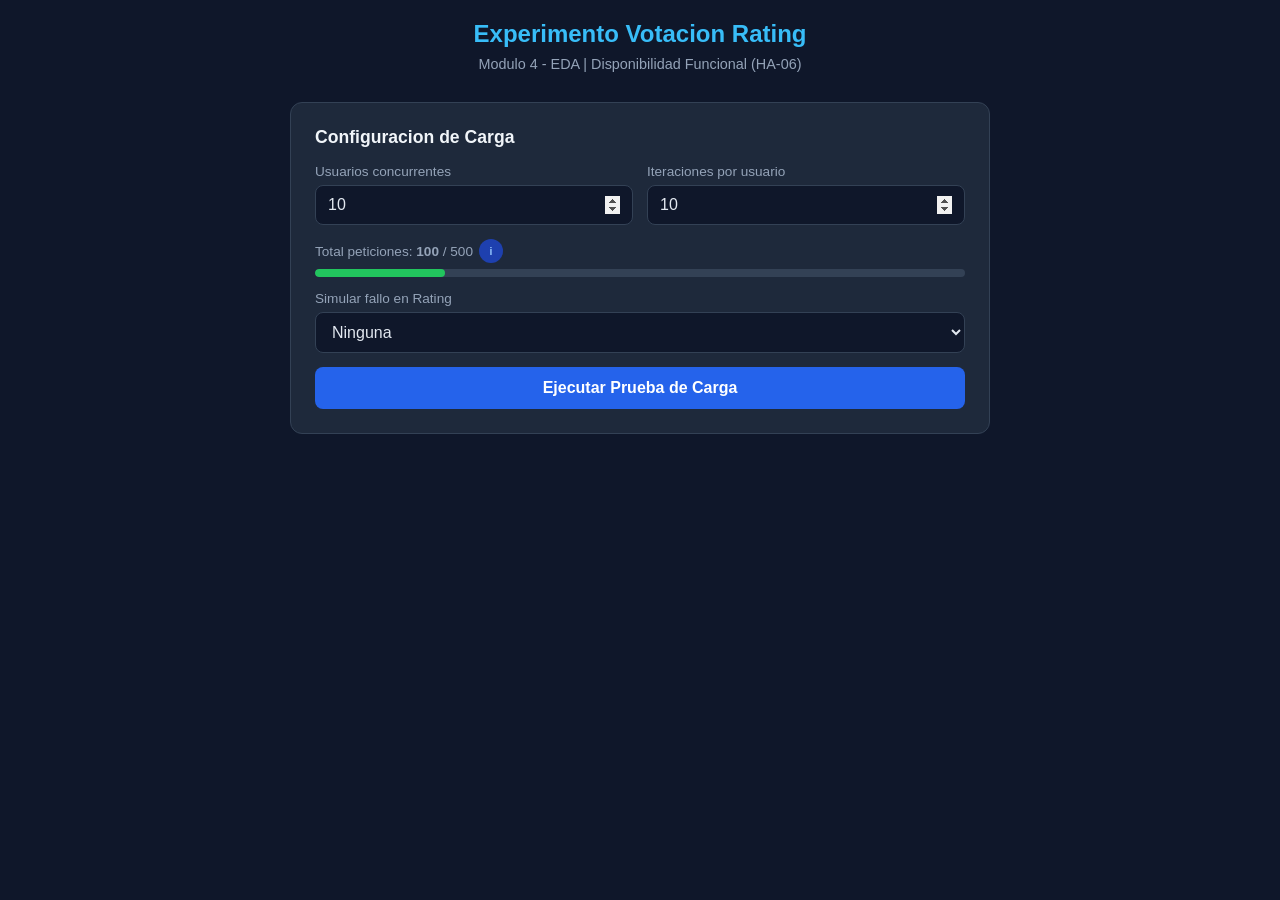
==== client/templates/index.html @ 1e20c57d "Implementar los microservicios base del experimento de votacion y enmascaramiento (HA-06)" ====
<!DOCTYPE html>
<html lang="es">
<head>
    <meta charset="UTF-8">
    <meta name="viewport" content="width=device-width, initial-scale=1.0">
    <title>Cotizacion - Experimento Votacion</title>
    <style>
        * { margin: 0; padding: 0; box-sizing: border-box; }
        body { font-family: 'Segoe UI', sans-serif; background: #0f172a; color: #e2e8f0; min-height: 100vh; padding: 20px; }
        .container { max-width: 700px; width: 90%; margin: 0 auto; }
        h1 { text-align: center; margin-bottom: 8px; font-size: 1.5rem; color: #38bdf8; }
        .subtitle { text-align: center; color: #94a3b8; margin-bottom: 30px; font-size: 0.9rem; }
        .card { background: #1e293b; border-radius: 12px; padding: 24px; margin-bottom: 20px; border: 1px solid #334155; }
        .card h2 { font-size: 1.1rem; margin-bottom: 16px; color: #f1f5f9; }
        label { display: block; margin-bottom: 6px; color: #94a3b8; font-size: 0.85rem; }
        input, select { width: 100%; padding: 10px 12px; border-radius: 8px; border: 1px solid #334155; background: #0f172a; color: #e2e8f0; font-size: 1rem; margin-bottom: 14px; }
        input:focus, select:focus { outline: none; border-color: #38bdf8; }
        button { width: 100%; padding: 12px; border: none; border-radius: 8px; background: #2563eb; color: white; font-size: 1rem; font-weight: 600; cursor: pointer; transition: background 0.2s; }
        button:hover { background: #1d4ed8; }
        button:disabled { background: #475569; cursor: not-allowed; }
        .result { display: none; }
        .result.show { display: block; }
        .metric { display: flex; justify-content: space-between; padding: 8px 0; border-bottom: 1px solid #334155; }
        .metric:last-child { border-bottom: none; }
        .metric-label { color: #94a3b8; }
        .metric-value { font-weight: 600; }
        .ok { color: #22c55e; }
        .fail { color: #ef4444; }
        .tag { display: inline-block; padding: 2px 8px; border-radius: 4px; font-size: 0.8rem; font-weight: 600; }
        .tag-green { background: #166534; color: #86efac; }
        .tag-red { background: #991b1b; color: #fca5a5; }
        .tag-purple { background: #581c87; color: #d8b4fe; }
        .tag-yellow { background: #854d0e; color: #fde047; }
        .spinner { display: inline-block; width: 24px; height: 24px; border: 3px solid #334155; border-top-color: #38bdf8; border-radius: 50%; animation: spin 0.8s linear infinite; }
        @keyframes spin { to { transform: rotate(360deg); } }
        .total-bar { width: 100%; height: 8px; background: #334155; border-radius: 4px; margin: 6px 0 14px; overflow: hidden; }
        .total-bar-fill { height: 100%; border-radius: 4px; transition: width 0.3s, background 0.3s; }
        .input-blocked { border-color: #ef4444 !important; }
        input[type=number]::-webkit-inner-spin-button { opacity: 1; }
        .grid-2 { display: grid; grid-template-columns: 1fr 1fr; gap: 14px; }
        .criteria-box { background: #0f172a; border-radius: 8px; padding: 12px; margin-bottom: 16px; border: 1px solid #1e3a5f; }
        .criteria-box h3 { font-size: 0.85rem; color: #38bdf8; margin-bottom: 8px; letter-spacing: 0.04em; }
        .criteria-item { font-size: 0.8rem; color: #64748b; margin-bottom: 4px; }
        .criteria-item strong { color: #94a3b8; }
        .info-icon { display: inline-flex; align-items: center; justify-content: center; width: 16px; height: 16px; border-radius: 50%; background: #1e40af; color: #93c5fd; font-size: 0.65rem; font-weight: 700; cursor: pointer; margin-left: 6px; vertical-align: middle; border: none; transition: background 0.2s; flex-shrink: 0; }
        .info-icon:hover { background: #2563eb; }
        .info-tooltip { display: none; position: fixed; z-index: 1000; max-width: 300px; background: #1e293b; border: 1px solid #38bdf8; border-radius: 10px; padding: 14px 16px; font-size: 0.82rem; color: #cbd5e1; box-shadow: 0 8px 32px rgba(0,0,0,0.5); line-height: 1.5; }
        .info-tooltip.show { display: block; }
        .info-tooltip h4 { color: #38bdf8; margin-bottom: 8px; font-size: 0.85rem; }
        .info-tooltip table { width: 100%; border-collapse: collapse; margin-top: 8px; font-size: 0.78rem; }
        .info-tooltip td { padding: 3px 6px; border-bottom: 1px solid #334155; }
        .info-tooltip td:last-child { text-align: right; color: #86efac; }
        .info-tooltip .close-tip { float: right; cursor: pointer; color: #94a3b8; font-size: 1rem; line-height: 1; margin-left: 8px; }
        .card-header { display: flex; justify-content: space-between; align-items: center; cursor: pointer; user-select: none; margin-bottom: 0; }
        .card-header h2 { margin-bottom: 0; }
        .card-header .toggle-icon { font-size: 1rem; color: #94a3b8; transition: transform 0.2s; }
        .card-header .toggle-icon.collapsed { transform: rotate(-90deg); }
        .card-body { margin-top: 16px; }
        .card-body.collapsed { display: none; }
        .criteria-item strong { color: #94a3b8; }
        .verdict { text-align: center; padding: 12px; border-radius: 8px; margin-top: 12px; font-weight: 700; font-size: 1rem; }
        .verdict-pass { background: #166534; color: #86efac; }
        .verdict-fail { background: #991b1b; color: #fca5a5; }
        hr { border: none; border-top: 1px solid #334155; margin: 12px 0; }
    </style>
</head>
<body>
    <div class="container">
        <h1>Experimento Votacion Rating</h1>
        <p class="subtitle">Modulo 4 - EDA | Disponibilidad Funcional (HA-06)</p>

        <div class="card">
            <h2>Configuracion de Carga</h2>
            <div class="grid-2">
                <div>
                    <label for="users">Usuarios concurrentes</label>
                    <input type="number" id="users" value="10" min="1" max="500">
                </div>
                <div>
                    <label for="loops">Iteraciones por usuario</label>
                    <input type="number" id="loops" value="10" min="1" max="50">
                </div>
            </div>
            <label style="display:flex;align-items:center;gap:0;">
                <span>Total peticiones:&nbsp;<strong id="total-req">100</strong>&nbsp;/&nbsp;<span style="color:#94a3b8">500</span></span>
                <button type="button" class="info-icon" onclick="toggleTooltip(event)" title="Por que 500?">i</button>
                <span id="total-warning" style="display:none;color:#ef4444;font-size:0.8rem;margin-left:8px;">— Excede el limite</span>
            </label>
            <div id="info-tooltip" class="info-tooltip">
                <span class="close-tip" onclick="closeTooltip()">✕</span>
                <h4>¿Por qué el límite es 500?</h4>
                El experimento usa el servidor de desarrollo de Flask, que es de <strong>un solo hilo</strong>. Cada petición a <code>/cotizar</code> genera internamente hasta <strong>5 llamadas HTTP</strong> adicionales (3 ratings + votación + enmascaramiento), saturando el servidor bajo alta concurrencia.
            </div>
            <div class="total-bar">
                <div class="total-bar-fill" id="total-bar-fill" style="width:20%;background:#22c55e;"></div>
            </div>
            <label for="fail-load">Simular fallo en Rating</label>
            <select id="fail-load">
                <option value="">Ninguna</option>
                <option value="rating1">Rating 1</option>
                <option value="rating2">Rating 2</option>
                <option value="rating3">Rating 3</option>
                <option value="random">Aleatorio</option>
            </select>
            <button id="btn-load" onclick="runLoadTest()">Ejecutar Prueba de Carga</button>
        </div>

        <div id="loading-load" style="display:none;text-align:center;padding:20px;">
            <div class="spinner"></div>
            <p style="margin-top:10px;color:#94a3b8">Ejecutando prueba de carga... <span id="load-progress"></span></p>
        </div>

        <div id="load-result" class="result card">
            <div class="card-header" onclick="toggleCard('load-result')">
                <h2>Resultados de la Prueba</h2>
                <span class="toggle-icon" id="icon-load-result">▼</span>
            </div>
            <div class="card-body" id="body-load-result">
                <div class="criteria-box">
                    <h3>Criterios</h3>
                    <div class="criteria-item"><strong>Exito:</strong> 100% peticiones responden correctamente (HTTP 200)</div>
                    <div class="criteria-item"><strong>Error:</strong> Cualquier peticion retorna error o timeout</div>
                </div>
                <div class="metric">
                    <span class="metric-label">Total Peticiones</span>
                    <span class="metric-value" id="lr-total"></span>
                </div>
                <div class="metric">
                    <span class="metric-label">Exitosas</span>
                    <span class="metric-value" id="lr-success"></span>
                </div>
                <div class="metric">
                    <span class="metric-label">Errores</span>
                    <span class="metric-value" id="lr-errors"></span>
                </div>
                <div class="metric">
                    <span class="metric-label">Tiempo Total</span>
                    <span class="metric-value" id="lr-time"></span>
                </div>
                <div class="metric">
                    <span class="metric-label">Requests/segundo</span>
                    <span class="metric-value" id="lr-rps"></span>
                </div>
                <div class="verdict" id="lr-verdict-result"></div>
            </div>
        </div>

        <div id="load-result-mask" class="result card">
            <div class="card-header" onclick="toggleCard('load-result-mask')">
                <h2>Votación y Enmascaramiento</h2>
                <span class="toggle-icon" id="icon-load-result-mask">▼</span>
            </div>
            <div class="card-body" id="body-load-result-mask">
                <div class="criteria-box">
                    <h3>Criterios</h3>
                    <div class="criteria-item"><strong>Exito:</strong> Outliers detectados y resultado incorrecto nunca llega al cliente</div>
                    <div class="criteria-item"><strong>Error:</strong> Resultado incorrecto se entrega al usuario</div>
                </div>
                <div class="metric">
                    <span class="metric-label">Outliers Detectados</span>
                    <span class="metric-value" id="lr-outliers"></span>
                </div>
                <div class="metric">
                    <span class="metric-label">Resultado Final Valido</span>
                    <span class="metric-value"><span class="tag tag-green">Siempre</span></span>
                </div>
                <div class="metric">
                    <span class="metric-label">Resultado Incorrecto Ocultado</span>
                    <span class="metric-value"><span class="tag tag-red">Si (cuando falla)</span></span>
                </div>
                <div class="metric">
                    <span class="metric-label">Distribucion de Fallos</span>
                    <span class="metric-value" id="lr-fail-dist"></span>
                </div>
                <div class="metric">
                    <span class="metric-label">Mecanismo</span>
                    <span class="metric-value"><span class="tag tag-purple">Votacion + Enmascaramiento</span></span>
                </div>
                <div class="verdict" id="lr-verdict-mask"></div>
            </div>
        </div>

        <div id="load-result-time" class="result card">
            <div class="card-header" onclick="toggleCard('load-result-time')">
                <h2>Tiempo de Respuesta</h2>
                <span class="toggle-icon" id="icon-load-result-time">▼</span>
            </div>
            <div class="card-body" id="body-load-result-time">
                <div class="criteria-box">
                    <h3>Criterios</h3>
                    <div class="criteria-item"><strong>Exito:</strong> >= 95% peticiones con tiempo &lt; 250ms</div>
                    <div class="criteria-item"><strong>Error:</strong> &lt; 95% peticiones dentro del limite</div>
                </div>
                <div class="metric">
                    <span class="metric-label">Minimo</span>
                    <span class="metric-value" id="lr-min"></span>
                </div>
                <div class="metric">
                    <span class="metric-label">Maximo</span>
                    <span class="metric-value" id="lr-max"></span>
                </div>
                <div class="metric">
                    <span class="metric-label">Promedio</span>
                    <span class="metric-value" id="lr-avg"></span>
                </div>
                <div class="metric">
                    <span class="metric-label">Mediana (P50)</span>
                    <span class="metric-value" id="lr-median"></span>
                </div>
                <div class="metric">
                    <span class="metric-label">Dentro de 250ms</span>
                    <span class="metric-value" id="lr-within"></span>
                </div>
                <div class="metric">
                    <span class="metric-label">% Cumplimiento</span>
                    <span class="metric-value" id="lr-pct"></span>
                </div>
                <div class="verdict" id="lr-verdict-time"></div>
            </div>
        </div>
    </div>

    <script>
        const MAX_TOTAL = 500;
        const usersInput = document.getElementById('users');
        const loopsInput = document.getElementById('loops');

        usersInput.addEventListener('input', () => updateTotal('users'));
        loopsInput.addEventListener('input', () => updateTotal('loops'));

        function updateTotal(changed) {
            let u = parseInt(usersInput.value) || 1;
            let l = parseInt(loopsInput.value) || 1;

            // Ajustar el otro campo para no superar MAX_TOTAL
            if (changed === 'users') {
                const maxLoops = Math.max(1, Math.floor(MAX_TOTAL / u));
                loopsInput.max = maxLoops;
                if (l > maxLoops) {
                    loopsInput.value = maxLoops;
                    l = maxLoops;
                }
            } else {
                const maxUsers = Math.max(1, Math.floor(MAX_TOTAL / l));
                usersInput.max = maxUsers;
                if (u > maxUsers) {
                    usersInput.value = maxUsers;
                    u = maxUsers;
                }
            }

            const total = u * l;
            const pct = Math.min(100, (total / MAX_TOTAL) * 100);
            const barColor = pct <= 60 ? '#22c55e' : pct <= 85 ? '#f59e0b' : '#ef4444';

            document.getElementById('total-req').textContent = total.toLocaleString();
            document.getElementById('total-req').style.color = barColor;
            document.getElementById('total-bar-fill').style.width = pct + '%';
            document.getElementById('total-bar-fill').style.background = barColor;
            document.getElementById('total-warning').style.display = total > MAX_TOTAL ? 'inline' : 'none';
            document.getElementById('btn-load').disabled = total > MAX_TOTAL;
        }

        function toggleTooltip(event) {
            const tooltip = document.getElementById('info-tooltip');
            const btn = event.currentTarget;
            const rect = btn.getBoundingClientRect();
            tooltip.style.top = (rect.bottom + window.scrollY + 6) + 'px';
            tooltip.style.left = Math.min(rect.left, window.innerWidth - 320) + 'px';
            tooltip.classList.toggle('show');
            event.stopPropagation();
        }

        function closeTooltip() {
            document.getElementById('info-tooltip').classList.remove('show');
        }

        document.addEventListener('click', function(e) {
            const tooltip = document.getElementById('info-tooltip');
            if (!tooltip.contains(e.target)) tooltip.classList.remove('show');
        });

        function toggleCard(id) {
            const body = document.getElementById('body-' + id);
            const icon = document.getElementById('icon-' + id);
            const collapsed = body.classList.toggle('collapsed');
            icon.classList.toggle('collapsed', collapsed);
        }

        function setVerdict(elementId, pass, detail) {
            const el = document.getElementById(elementId);
            if (pass) {
                el.className = 'verdict verdict-pass';
                el.textContent = `CUMPLE - ${detail}`;
            } else {
                el.className = 'verdict verdict-fail';
                el.textContent = `NO CUMPLE - ${detail}`;
            }
        }

        async function runLoadTest() {
            const u = parseInt(usersInput.value) || 10;
            const l = parseInt(loopsInput.value) || 10;

            if (u * l > MAX_TOTAL) {
                alert(`El total de peticiones (${u * l}) excede el limite de ${MAX_TOTAL}.`);
                return;
            }

            const btn = document.getElementById('btn-load');
            const loading = document.getElementById('loading-load');
            const result = document.getElementById('load-result');
            const resultMask = document.getElementById('load-result-mask');
            const resultTime = document.getElementById('load-result-time');
            btn.disabled = true;
            loading.style.display = 'block';
            result.classList.remove('show');
            resultMask.classList.remove('show');
            resultTime.classList.remove('show');

            const payload = {
                users: u,
                loops: l,
                fail_mode: document.getElementById('fail-load').value,
                monto: 1000,
                tipo: 'general'
            };

            document.getElementById('load-progress').textContent =
                `(${u * l} peticiones)...`;

            try {
                const resp = await fetch('/load-test', {
                    method: 'POST',
                    headers: { 'Content-Type': 'application/json' },
                    body: JSON.stringify(payload)
                });
                const data = await resp.json();

                if (data.error) {
                    alert(`Error: ${data.error}`);
                    return;
                }

                document.getElementById('lr-total').textContent = data.total_requests;
                document.getElementById('lr-success').innerHTML =
                    `<span class="ok">${data.success}</span>`;
                document.getElementById('lr-errors').innerHTML =
                    data.errors > 0
                        ? `<span class="fail">${data.errors}</span>`
                        : '<span class="ok">0</span>';
                document.getElementById('lr-time').textContent = `${(data.total_time_ms / 1000).toFixed(2)}s`;
                document.getElementById('lr-rps').textContent = data.rps;

                document.getElementById('lr-min').textContent = `${data.stats.min_ms} ms`;
                document.getElementById('lr-max').textContent = `${data.stats.max_ms} ms`;
                document.getElementById('lr-avg').textContent = `${data.stats.avg_ms} ms`;
                document.getElementById('lr-median').textContent = `${data.stats.median_ms} ms`;

                document.getElementById('lr-within').textContent = `${data.within_250ms} / ${data.success}`;
                document.getElementById('lr-pct').innerHTML =
                    data.within_250ms_pct >= 95
                        ? `<span class="tag tag-green">${data.within_250ms_pct}%</span>`
                        : `<span class="tag tag-red">${data.within_250ms_pct}%</span>`;
                document.getElementById('lr-outliers').textContent = data.outliers_detected;

                const dist = data.fail_distribution || {};
                const distText = Object.keys(dist).length > 0
                    ? Object.entries(dist).map(([k, v]) => `${k}: ${v}`).join(', ')
                    : 'Ninguno';
                document.getElementById('lr-fail-dist').textContent = distText;

                setVerdict('lr-verdict-result', data.errors === 0,
                    data.errors === 0 ? `${data.success}/${data.total_requests} exitosas` : `${data.errors} errores`);
                setVerdict('lr-verdict-mask', true, 'Votacion y enmascaramiento funcionales');
                setVerdict('lr-verdict-time', data.within_250ms_pct >= 95,
                    `${data.within_250ms_pct}% dentro de 250ms`);

                result.classList.add('show');
                resultMask.classList.add('show');
                resultTime.classList.add('show');
            } catch (err) {
                alert('Error en la prueba: ' + err.message);
            } finally {
                btn.disabled = false;
                loading.style.display = 'none';
            }
        }
    </script>
</body>
</html>
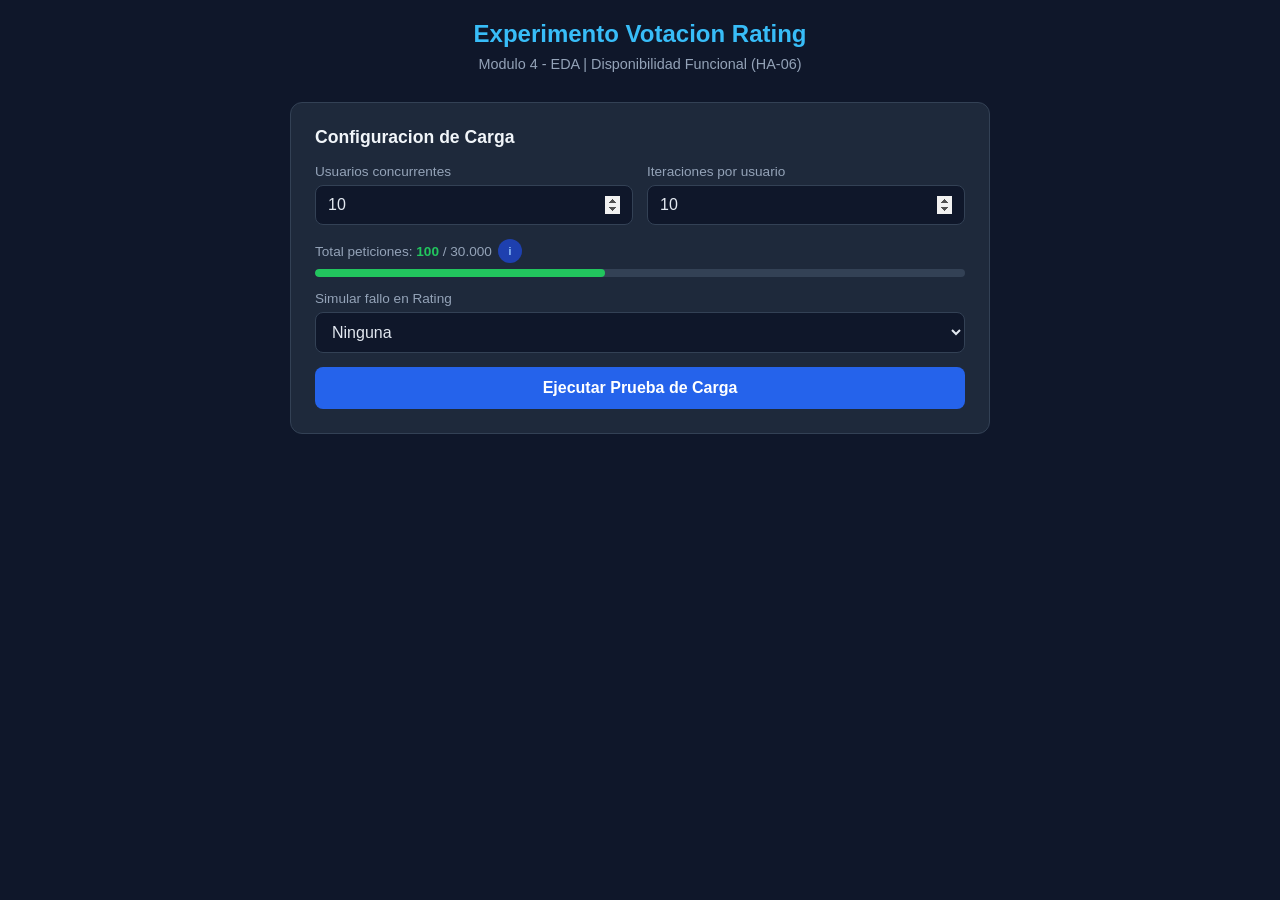
==== commit ebeb9e44: "Silenciar los avisos de cola de Waitress y ajustar la prueba de carga - Sube a ERROR el nivel del lo" ====
--- a/client/templates/index.html
+++ b/client/templates/index.html
@@ -74,25 +74,32 @@
             <div class="grid-2">
                 <div>
                     <label for="users">Usuarios concurrentes</label>
-                    <input type="number" id="users" value="10" min="1" max="500">
+                    <input type="number" id="users" value="10" min="1" max="60">
                 </div>
                 <div>
                     <label for="loops">Iteraciones por usuario</label>
-                    <input type="number" id="loops" value="10" min="1" max="50">
+                    <input type="number" id="loops" value="10" min="1" max="500">
                 </div>
             </div>
             <label style="display:flex;align-items:center;gap:0;">
-                <span>Total peticiones:&nbsp;<strong id="total-req">100</strong>&nbsp;/&nbsp;<span style="color:#94a3b8">500</span></span>
-                <button type="button" class="info-icon" onclick="toggleTooltip(event)" title="Por que 500?">i</button>
-                <span id="total-warning" style="display:none;color:#ef4444;font-size:0.8rem;margin-left:8px;">— Excede el limite</span>
+                <span>Total peticiones:&nbsp;<strong id="total-req">100</strong>&nbsp;/&nbsp;<span style="color:#94a3b8">30.000</span></span>
+                <button type="button" class="info-icon" onclick="toggleTooltip(event)" title="Limites y referencias">i</button>
+                <span id="total-warning" style="display:none;color:#f59e0b;font-size:0.8rem;margin-left:8px;"></span>
             </label>
             <div id="info-tooltip" class="info-tooltip">
                 <span class="close-tip" onclick="closeTooltip()">✕</span>
-                <h4>¿Por qué el límite es 500?</h4>
-                El experimento usa el servidor de desarrollo de Flask, que es de <strong>un solo hilo</strong>. Cada petición a <code>/cotizar</code> genera internamente hasta <strong>5 llamadas HTTP</strong> adicionales (3 ratings + votación + enmascaramiento), saturando el servidor bajo alta concurrencia.
+                <h4>Limites: 60 usuarios, 500 iteraciones</h4>
+                Resultados medidos dentro de esos limites:
+                <table>
+                  <tr><td>60 x 100 = 6.000</td><td>100% &lt;250ms</td></tr>
+                  <tr><td>50 x 200 = 10.000</td><td>100% &lt;250ms</td></tr>
+                  <tr><td>50 x 250 = 12.500</td><td>99,9% &lt;250ms</td></tr>
+                  <tr><td>50 x 400 = 20.000</td><td>99,6% &lt;250ms</td></tr>
+                </table><br>
+                El volumen escala bien y el limite real es la <strong>concurrencia</strong>. Por encima de ~70 usuarios simultaneos el tiempo de respuesta deja de cumplir los 250 ms, por eso el tope es 60. Las iteraciones se podrian subir bastante mas sin afectar el cumplimiento, estan en 500 para que la barra sea legible con corridas pequeñas.
             </div>
             <div class="total-bar">
-                <div class="total-bar-fill" id="total-bar-fill" style="width:20%;background:#22c55e;"></div>
+                <div class="total-bar-fill" id="total-bar-fill" style="width:0%;background:#22c55e;"></div>
             </div>
             <label for="fail-load">Simular fallo en Rating</label>
             <select id="fail-load">
@@ -221,45 +228,48 @@
     </div>
 
     <script>
-        const MAX_TOTAL = 500;
+        const MAX_USERS = 60;
+        const MAX_LOOPS = 500;
+        const MAX_TOTAL = MAX_USERS * MAX_LOOPS;
         const usersInput = document.getElementById('users');
         const loopsInput = document.getElementById('loops');
 
-        usersInput.addEventListener('input', () => updateTotal('users'));
-        loopsInput.addEventListener('input', () => updateTotal('loops'));
-
-        function updateTotal(changed) {
+        usersInput.addEventListener('input', updateTotal);
+        loopsInput.addEventListener('input', updateTotal);
+
+        function updateTotal() {
             let u = parseInt(usersInput.value) || 1;
             let l = parseInt(loopsInput.value) || 1;
 
-            // Ajustar el otro campo para no superar MAX_TOTAL
-            if (changed === 'users') {
-                const maxLoops = Math.max(1, Math.floor(MAX_TOTAL / u));
-                loopsInput.max = maxLoops;
-                if (l > maxLoops) {
-                    loopsInput.value = maxLoops;
-                    l = maxLoops;
-                }
+            if (u > MAX_USERS) { usersInput.value = MAX_USERS; u = MAX_USERS; }
+            if (l > MAX_LOOPS) { loopsInput.value = MAX_LOOPS; l = MAX_LOOPS; }
+
+            const total = u * l;
+
+            // Escala logaritmica: el rango util va de decenas a decenas de
+            // miles de peticiones, y en escala lineal las corridas pequenas
+            // quedaban pegadas al cero.
+            const pct = total <= 1 ? 0
+                      : Math.min(100, Math.log(total) / Math.log(MAX_TOTAL) * 100);
+            const color = total < 10000 ? '#22c55e'
+                        : total < 20000 ? '#f59e0b' : '#ef4444';
+
+            document.getElementById('total-req').textContent = total.toLocaleString();
+            document.getElementById('total-req').style.color = color;
+            document.getElementById('total-bar-fill').style.width = pct + '%';
+            document.getElementById('total-bar-fill').style.background = color;
+
+            const aviso = document.getElementById('total-warning');
+            if (total >= 20000) {
+                aviso.textContent = `— ~${Math.round(total / 340)} s estimados`;
+                aviso.style.display = 'inline';
             } else {
-                const maxUsers = Math.max(1, Math.floor(MAX_TOTAL / l));
-                usersInput.max = maxUsers;
-                if (u > maxUsers) {
-                    usersInput.value = maxUsers;
-                    u = maxUsers;
-                }
+                aviso.style.display = 'none';
             }
-
-            const total = u * l;
-            const pct = Math.min(100, (total / MAX_TOTAL) * 100);
-            const barColor = pct <= 60 ? '#22c55e' : pct <= 85 ? '#f59e0b' : '#ef4444';
-
-            document.getElementById('total-req').textContent = total.toLocaleString();
-            document.getElementById('total-req').style.color = barColor;
-            document.getElementById('total-bar-fill').style.width = pct + '%';
-            document.getElementById('total-bar-fill').style.background = barColor;
-            document.getElementById('total-warning').style.display = total > MAX_TOTAL ? 'inline' : 'none';
-            document.getElementById('btn-load').disabled = total > MAX_TOTAL;
-        }
+            document.getElementById('btn-load').disabled = false;
+        }
+
+        updateTotal();
 
         function toggleTooltip(event) {
             const tooltip = document.getElementById('info-tooltip');
@@ -299,13 +309,8 @@
         }
 
         async function runLoadTest() {
-            const u = parseInt(usersInput.value) || 10;
-            const l = parseInt(loopsInput.value) || 10;
-
-            if (u * l > MAX_TOTAL) {
-                alert(`El total de peticiones (${u * l}) excede el limite de ${MAX_TOTAL}.`);
-                return;
-            }
+            const u = Math.min(parseInt(usersInput.value) || 10, MAX_USERS);
+            const l = Math.min(parseInt(loopsInput.value) || 10, MAX_LOOPS);
 
             const btn = document.getElementById('btn-load');
             const loading = document.getElementById('loading-load');
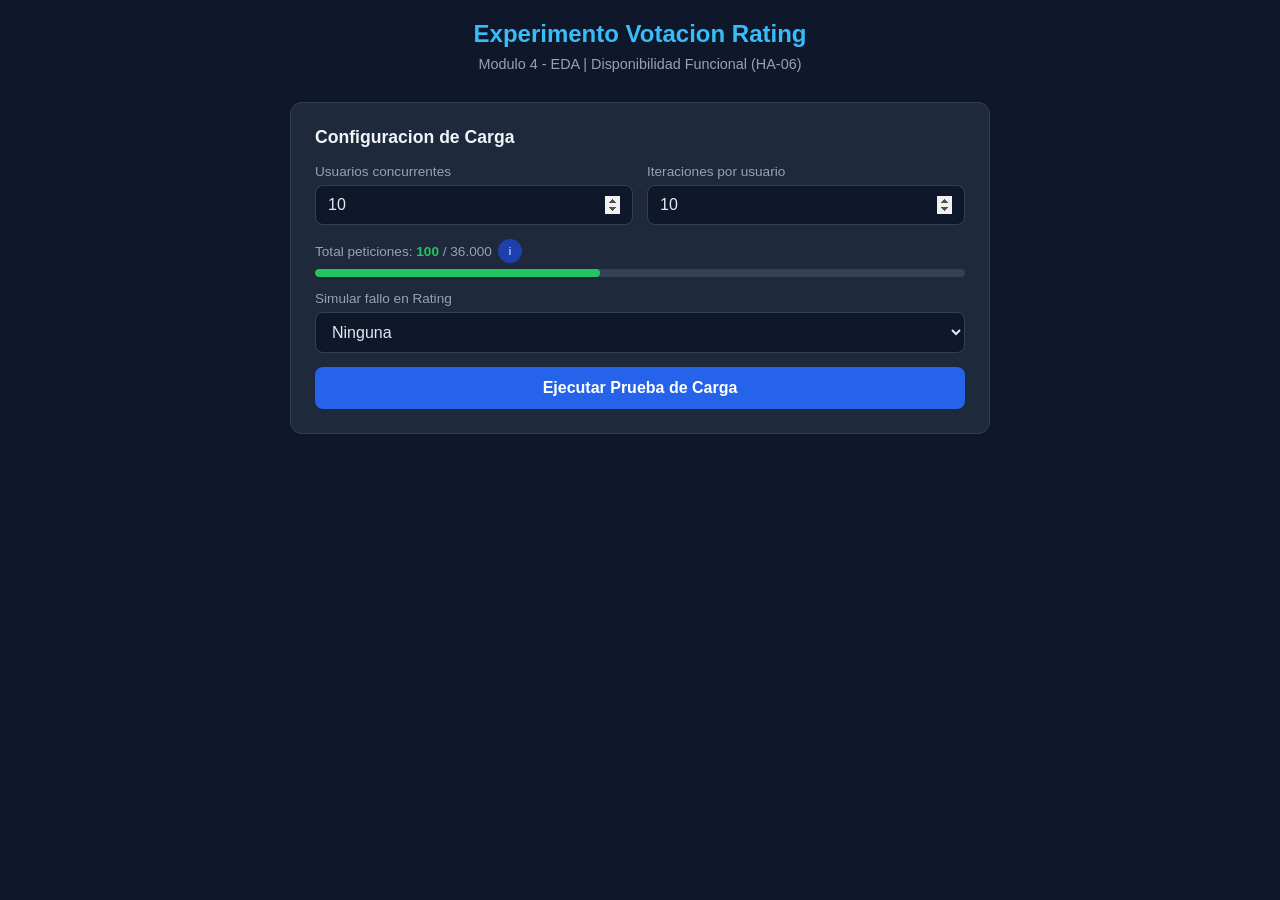
==== commit ac11769e: "Subir el limite de usuarios concurrentes de la prueba de carga a 60" ====
--- a/client/templates/index.html
+++ b/client/templates/index.html
@@ -78,25 +78,20 @@
                 </div>
                 <div>
                     <label for="loops">Iteraciones por usuario</label>
-                    <input type="number" id="loops" value="10" min="1" max="500">
+                    <input type="number" id="loops" value="10" min="1" max="600">
                 </div>
             </div>
             <label style="display:flex;align-items:center;gap:0;">
-                <span>Total peticiones:&nbsp;<strong id="total-req">100</strong>&nbsp;/&nbsp;<span style="color:#94a3b8">30.000</span></span>
+                <span>Total peticiones:&nbsp;<strong id="total-req">100</strong>&nbsp;/&nbsp;<span style="color:#94a3b8">36.000</span></span>
                 <button type="button" class="info-icon" onclick="toggleTooltip(event)" title="Limites y referencias">i</button>
-                <span id="total-warning" style="display:none;color:#f59e0b;font-size:0.8rem;margin-left:8px;"></span>
             </label>
             <div id="info-tooltip" class="info-tooltip">
                 <span class="close-tip" onclick="closeTooltip()">✕</span>
-                <h4>Limites: 60 usuarios, 500 iteraciones</h4>
-                Resultados medidos dentro de esos limites:
-                <table>
-                  <tr><td>60 x 100 = 6.000</td><td>100% &lt;250ms</td></tr>
-                  <tr><td>50 x 200 = 10.000</td><td>100% &lt;250ms</td></tr>
-                  <tr><td>50 x 250 = 12.500</td><td>99,9% &lt;250ms</td></tr>
-                  <tr><td>50 x 400 = 20.000</td><td>99,6% &lt;250ms</td></tr>
-                </table><br>
-                El volumen escala bien y el limite real es la <strong>concurrencia</strong>. Por encima de ~70 usuarios simultaneos el tiempo de respuesta deja de cumplir los 250 ms, por eso el tope es 60. Las iteraciones se podrian subir bastante mas sin afectar el cumplimiento, estan en 500 para que la barra sea legible con corridas pequeñas.
+                <h4>Limites: 60 usuarios, 600 iteraciones</h4>
+                En la corrida completa, 50 x 600 = 30.000 peticiones con fallo
+                aleatorio, el <strong>100% quedo por debajo de 250 ms</strong> sin
+                ningun error.<br><br>
+                El volumen escala bien y el limite real es la <strong>concurrencia</strong>. Por encima de ~70 usuarios simultaneos el tiempo de respuesta deja de cumplir los 250 ms, por eso el tope es 60.
             </div>
             <div class="total-bar">
                 <div class="total-bar-fill" id="total-bar-fill" style="width:0%;background:#22c55e;"></div>
@@ -229,7 +224,7 @@
 
     <script>
         const MAX_USERS = 60;
-        const MAX_LOOPS = 500;
+        const MAX_LOOPS = 600;
         const MAX_TOTAL = MAX_USERS * MAX_LOOPS;
         const usersInput = document.getElementById('users');
         const loopsInput = document.getElementById('loops');
@@ -246,9 +241,6 @@
 
             const total = u * l;
 
-            // Escala logaritmica: el rango util va de decenas a decenas de
-            // miles de peticiones, y en escala lineal las corridas pequenas
-            // quedaban pegadas al cero.
             const pct = total <= 1 ? 0
                       : Math.min(100, Math.log(total) / Math.log(MAX_TOTAL) * 100);
             const color = total < 10000 ? '#22c55e'
@@ -259,13 +251,6 @@
             document.getElementById('total-bar-fill').style.width = pct + '%';
             document.getElementById('total-bar-fill').style.background = color;
 
-            const aviso = document.getElementById('total-warning');
-            if (total >= 20000) {
-                aviso.textContent = `— ~${Math.round(total / 340)} s estimados`;
-                aviso.style.display = 'inline';
-            } else {
-                aviso.style.display = 'none';
-            }
             document.getElementById('btn-load').disabled = false;
         }
 
@@ -308,82 +293,96 @@
             }
         }
 
+        async function leerJson(resp) {
+            const texto = await resp.text();
+            try {
+                return JSON.parse(texto);
+            } catch (e) {
+                throw new Error(
+                    `El servidor respondio con una pagina de error en vez de datos ` +
+                    `(HTTP ${resp.status}). Suele pasar por un timeout del proxy. ` +
+                    `Prueba con menos peticiones.`);
+            }
+        }
+
+        function mostrarResultados(data) {
+            document.getElementById('lr-total').textContent = data.total_requests;
+            document.getElementById('lr-success').innerHTML = `<span class="ok">${data.success}</span>`;
+            document.getElementById('lr-errors').innerHTML = data.errors > 0
+                ? `<span class="fail">${data.errors}</span>` : '<span class="ok">0</span>';
+            document.getElementById('lr-time').textContent = `${(data.total_time_ms / 1000).toFixed(2)}s`;
+            document.getElementById('lr-rps').textContent = data.rps;
+
+            document.getElementById('lr-min').textContent = `${data.stats.min_ms} ms`;
+            document.getElementById('lr-max').textContent = `${data.stats.max_ms} ms`;
+            document.getElementById('lr-avg').textContent = `${data.stats.avg_ms} ms`;
+            document.getElementById('lr-median').textContent = `${data.stats.median_ms} ms`;
+
+            document.getElementById('lr-within').textContent = `${data.within_250ms} / ${data.success}`;
+            document.getElementById('lr-pct').innerHTML = data.within_250ms_pct >= 95
+                ? `<span class="tag tag-green">${data.within_250ms_pct}%</span>`
+                : `<span class="tag tag-red">${data.within_250ms_pct}%</span>`;
+            document.getElementById('lr-outliers').textContent = data.outliers_detected;
+
+            const dist = data.fail_distribution || {};
+            document.getElementById('lr-fail-dist').textContent = Object.keys(dist).length > 0
+                ? Object.entries(dist).map(([k, v]) => `${k}: ${v}`).join(', ') : 'Ninguno';
+
+            setVerdict('lr-verdict-result', data.errors === 0,
+                data.errors === 0 ? `${data.success}/${data.total_requests} exitosas` : `${data.errors} errores`);
+            setVerdict('lr-verdict-mask', true, 'Votacion y enmascaramiento funcionales');
+            setVerdict('lr-verdict-time', data.within_250ms_pct >= 95,
+                `${data.within_250ms_pct}% dentro de 250ms`);
+
+            document.getElementById('load-result').classList.add('show');
+            document.getElementById('load-result-mask').classList.add('show');
+            document.getElementById('load-result-time').classList.add('show');
+        }
+
         async function runLoadTest() {
             const u = Math.min(parseInt(usersInput.value) || 10, MAX_USERS);
             const l = Math.min(parseInt(loopsInput.value) || 10, MAX_LOOPS);
 
             const btn = document.getElementById('btn-load');
             const loading = document.getElementById('loading-load');
-            const result = document.getElementById('load-result');
-            const resultMask = document.getElementById('load-result-mask');
-            const resultTime = document.getElementById('load-result-time');
+            const progreso = document.getElementById('load-progress');
             btn.disabled = true;
             loading.style.display = 'block';
-            result.classList.remove('show');
-            resultMask.classList.remove('show');
-            resultTime.classList.remove('show');
-
-            const payload = {
-                users: u,
-                loops: l,
-                fail_mode: document.getElementById('fail-load').value,
-                monto: 1000,
-                tipo: 'general'
-            };
-
-            document.getElementById('load-progress').textContent =
-                `(${u * l} peticiones)...`;
+            ['load-result', 'load-result-mask', 'load-result-time']
+                .forEach(id => document.getElementById(id).classList.remove('show'));
+            progreso.textContent = `(${(u * l).toLocaleString()} peticiones)...`;
 
             try {
-                const resp = await fetch('/load-test', {
+                const inicio = await leerJson(await fetch('/load-test', {
                     method: 'POST',
                     headers: { 'Content-Type': 'application/json' },
-                    body: JSON.stringify(payload)
-                });
-                const data = await resp.json();
-
-                if (data.error) {
-                    alert(`Error: ${data.error}`);
-                    return;
+                    body: JSON.stringify({
+                        users: u, loops: l,
+                        fail_mode: document.getElementById('fail-load').value,
+                        monto: 1000, tipo: 'general'
+                    })
+                }));
+                if (inicio.error) { alert(`Error: ${inicio.error}`); return; }
+
+                const t0 = Date.now();
+                while (true) {
+                    await new Promise(r => setTimeout(r, 1000));
+                    const estado = await leerJson(await fetch(`/load-test/${inicio.trabajo_id}`));
+                    if (estado.error && estado.estado !== 'error') {
+                        alert(`Error: ${estado.error}`); return;
+                    }
+                    if (estado.estado === 'error') {
+                        alert(`La prueba fallo: ${estado.error}`); return;
+                    }
+                    const seg = ((Date.now() - t0) / 1000).toFixed(0);
+                    const pct = Math.round(estado.completadas / estado.total * 100);
+                    progreso.textContent =
+                        `${estado.completadas.toLocaleString()} / ${estado.total.toLocaleString()} (${pct}%) - ${seg}s`;
+                    if (estado.estado === 'terminado') {
+                        mostrarResultados(estado.resultado);
+                        break;
+                    }
                 }
-
-                document.getElementById('lr-total').textContent = data.total_requests;
-                document.getElementById('lr-success').innerHTML =
-                    `<span class="ok">${data.success}</span>`;
-                document.getElementById('lr-errors').innerHTML =
-                    data.errors > 0
-                        ? `<span class="fail">${data.errors}</span>`
-                        : '<span class="ok">0</span>';
-                document.getElementById('lr-time').textContent = `${(data.total_time_ms / 1000).toFixed(2)}s`;
-                document.getElementById('lr-rps').textContent = data.rps;
-
-                document.getElementById('lr-min').textContent = `${data.stats.min_ms} ms`;
-                document.getElementById('lr-max').textContent = `${data.stats.max_ms} ms`;
-                document.getElementById('lr-avg').textContent = `${data.stats.avg_ms} ms`;
-                document.getElementById('lr-median').textContent = `${data.stats.median_ms} ms`;
-
-                document.getElementById('lr-within').textContent = `${data.within_250ms} / ${data.success}`;
-                document.getElementById('lr-pct').innerHTML =
-                    data.within_250ms_pct >= 95
-                        ? `<span class="tag tag-green">${data.within_250ms_pct}%</span>`
-                        : `<span class="tag tag-red">${data.within_250ms_pct}%</span>`;
-                document.getElementById('lr-outliers').textContent = data.outliers_detected;
-
-                const dist = data.fail_distribution || {};
-                const distText = Object.keys(dist).length > 0
-                    ? Object.entries(dist).map(([k, v]) => `${k}: ${v}`).join(', ')
-                    : 'Ninguno';
-                document.getElementById('lr-fail-dist').textContent = distText;
-
-                setVerdict('lr-verdict-result', data.errors === 0,
-                    data.errors === 0 ? `${data.success}/${data.total_requests} exitosas` : `${data.errors} errores`);
-                setVerdict('lr-verdict-mask', true, 'Votacion y enmascaramiento funcionales');
-                setVerdict('lr-verdict-time', data.within_250ms_pct >= 95,
-                    `${data.within_250ms_pct}% dentro de 250ms`);
-
-                result.classList.add('show');
-                resultMask.classList.add('show');
-                resultTime.classList.add('show');
             } catch (err) {
                 alert('Error en la prueba: ' + err.message);
             } finally {
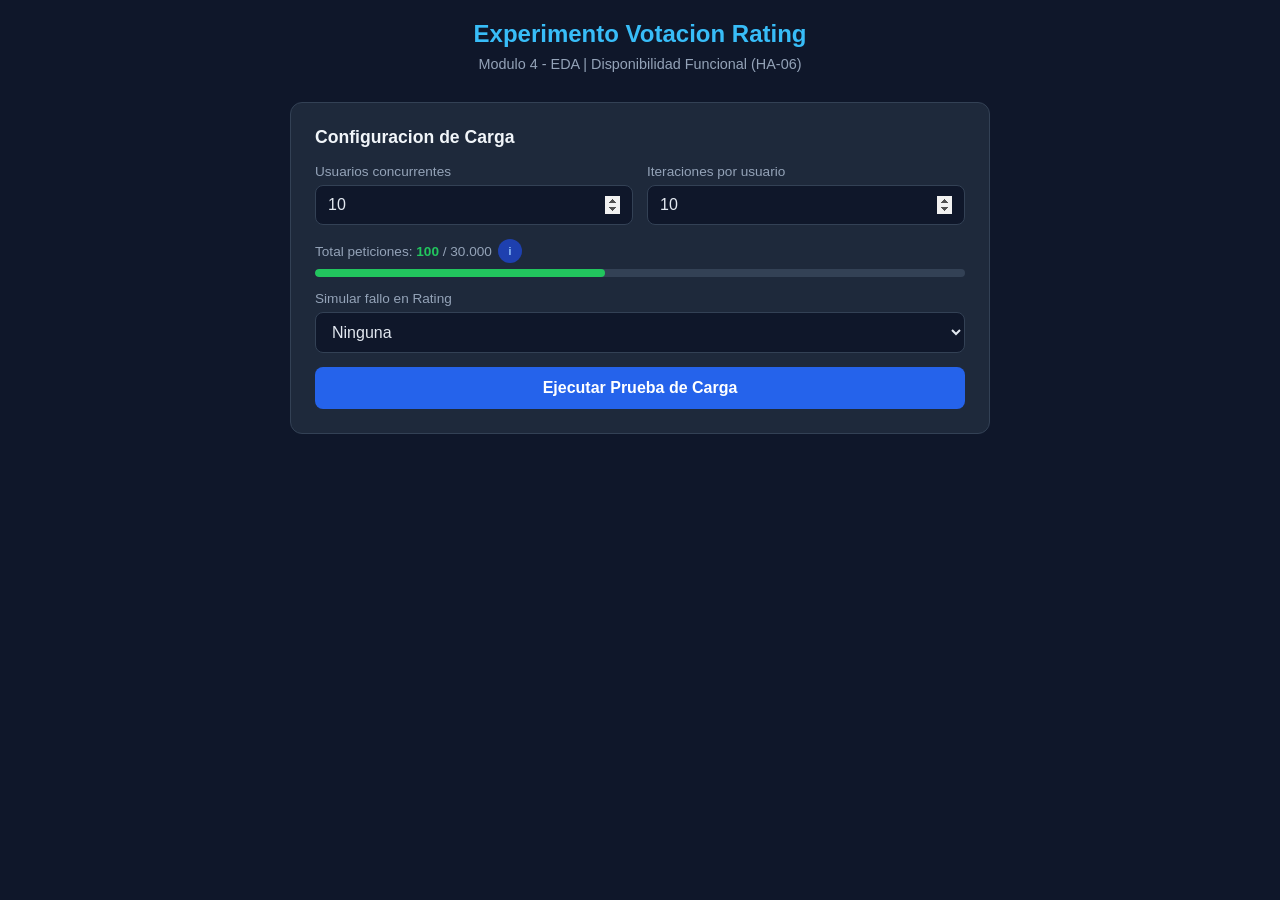
==== commit 8f128dd5: "Devolver el limite de usuarios concurrentes de la prueba de carga a 50" ====
--- a/client/templates/index.html
+++ b/client/templates/index.html
@@ -74,7 +74,7 @@
             <div class="grid-2">
                 <div>
                     <label for="users">Usuarios concurrentes</label>
-                    <input type="number" id="users" value="10" min="1" max="60">
+                    <input type="number" id="users" value="10" min="1" max="50">
                 </div>
                 <div>
                     <label for="loops">Iteraciones por usuario</label>
@@ -82,16 +82,16 @@
                 </div>
             </div>
             <label style="display:flex;align-items:center;gap:0;">
-                <span>Total peticiones:&nbsp;<strong id="total-req">100</strong>&nbsp;/&nbsp;<span style="color:#94a3b8">36.000</span></span>
+                <span>Total peticiones:&nbsp;<strong id="total-req">100</strong>&nbsp;/&nbsp;<span style="color:#94a3b8">30.000</span></span>
                 <button type="button" class="info-icon" onclick="toggleTooltip(event)" title="Limites y referencias">i</button>
             </label>
             <div id="info-tooltip" class="info-tooltip">
                 <span class="close-tip" onclick="closeTooltip()">✕</span>
-                <h4>Limites: 60 usuarios, 600 iteraciones</h4>
+                <h4>Limites: 50 usuarios, 600 iteraciones</h4>
                 En la corrida completa, 50 x 600 = 30.000 peticiones con fallo
                 aleatorio, el <strong>100% quedo por debajo de 250 ms</strong> sin
                 ningun error.<br><br>
-                El volumen escala bien y el limite real es la <strong>concurrencia</strong>. Por encima de ~70 usuarios simultaneos el tiempo de respuesta deja de cumplir los 250 ms, por eso el tope es 60.
+                El volumen escala bien y el limite real es la <strong>concurrencia</strong>. Por encima de ~70 usuarios simultaneos el tiempo de respuesta deja de cumplir los 250 ms, por eso el tope es 50.
             </div>
             <div class="total-bar">
                 <div class="total-bar-fill" id="total-bar-fill" style="width:0%;background:#22c55e;"></div>
@@ -223,7 +223,7 @@
     </div>
 
     <script>
-        const MAX_USERS = 60;
+        const MAX_USERS = 50;
         const MAX_LOOPS = 600;
         const MAX_TOTAL = MAX_USERS * MAX_LOOPS;
         const usersInput = document.getElementById('users');
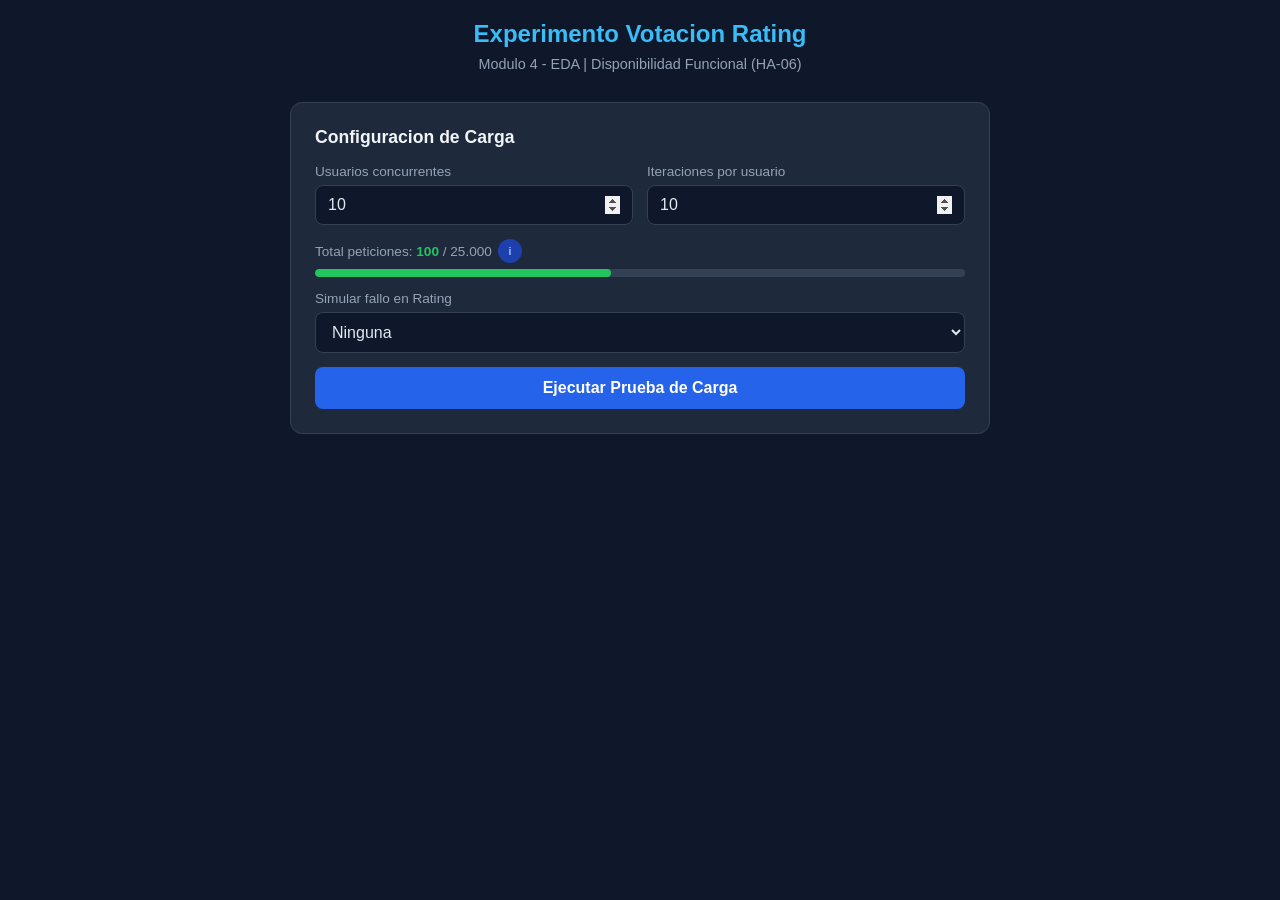
==== commit 5e41536a: "Bajar el limite de iteraciones por usuario de la prueba de carga a 500" ====
--- a/client/templates/index.html
+++ b/client/templates/index.html
@@ -78,19 +78,19 @@
                 </div>
                 <div>
                     <label for="loops">Iteraciones por usuario</label>
-                    <input type="number" id="loops" value="10" min="1" max="600">
+                    <input type="number" id="loops" value="10" min="1" max="500">
                 </div>
             </div>
             <label style="display:flex;align-items:center;gap:0;">
-                <span>Total peticiones:&nbsp;<strong id="total-req">100</strong>&nbsp;/&nbsp;<span style="color:#94a3b8">30.000</span></span>
+                <span>Total peticiones:&nbsp;<strong id="total-req">100</strong>&nbsp;/&nbsp;<span style="color:#94a3b8">25.000</span></span>
                 <button type="button" class="info-icon" onclick="toggleTooltip(event)" title="Limites y referencias">i</button>
             </label>
             <div id="info-tooltip" class="info-tooltip">
                 <span class="close-tip" onclick="closeTooltip()">✕</span>
-                <h4>Limites: 50 usuarios, 600 iteraciones</h4>
-                En la corrida completa, 50 x 600 = 30.000 peticiones con fallo
+                <h4>Limites: 50 usuarios, 500 iteraciones</h4>
+                En la corrida completa, 50 x 500 = 25.000 peticiones con fallo
                 aleatorio, el <strong>100% quedo por debajo de 250 ms</strong> sin
-                ningun error.<br><br>
+                ningun error, con una mediana de 27 ms y un maximo de 156 ms.<br><br>
                 El volumen escala bien y el limite real es la <strong>concurrencia</strong>. Por encima de ~70 usuarios simultaneos el tiempo de respuesta deja de cumplir los 250 ms, por eso el tope es 50.
             </div>
             <div class="total-bar">
@@ -224,7 +224,7 @@
 
     <script>
         const MAX_USERS = 50;
-        const MAX_LOOPS = 600;
+        const MAX_LOOPS = 500;
         const MAX_TOTAL = MAX_USERS * MAX_LOOPS;
         const usersInput = document.getElementById('users');
         const loopsInput = document.getElementById('loops');
